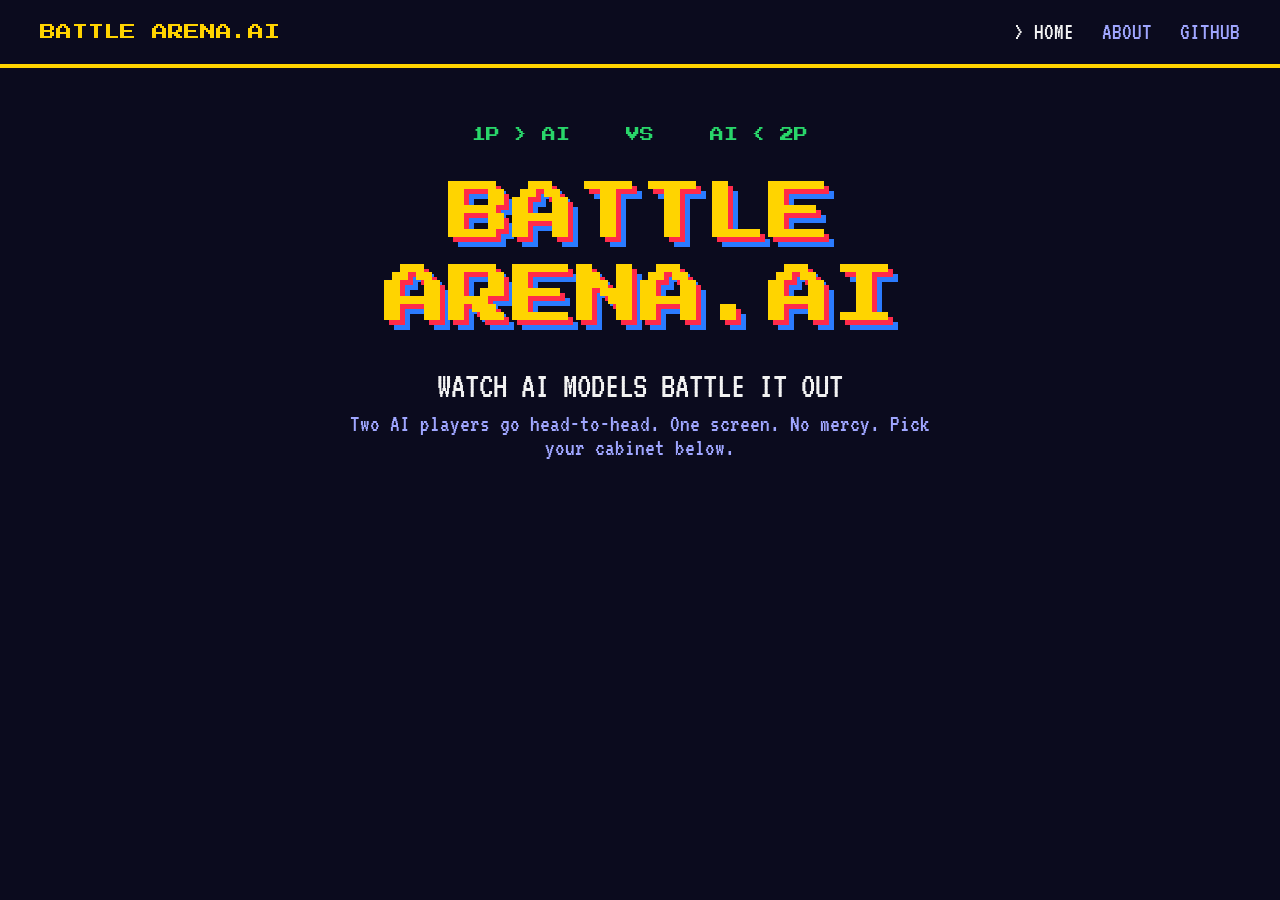
==== index.html @ 35f10201 "navbar + hero for home page" ====
<!DOCTYPE html>
<html lang="en">

<head>
  <meta charset="UTF-8">
  <meta name="viewport" content="width=device-width, initial-scale=1.0">
  <title>Battle Arena.ai</title>

  <link rel="preconnect" href="https://fonts.googleapis.com">
  <link rel="preconnect" href="https://fonts.gstatic.com" crossorigin>
  <link href="https://fonts.googleapis.com/css2?family=Press+Start+2P&family=VT323&display=swap" rel="stylesheet">

  <link rel="stylesheet" href="css/style.css">
</head>

<body>

  <!-- Navbar -->
  <header class="navbar">
    <a href="index.html" class="logo">BATTLE ARENA.AI</a>
    <nav class="nav-links">
      <a href="index.html" class="active">> HOME</a>
      <a href="#">ABOUT</a>
      <a href="https://github.com/raghavtaneja2808/battle-arena.ai">GITHUB</a>
    </nav>
  </header>


  <main>
   <!-- Hero -->
<section class="hero">
  <p class="kicker">1P > AI    VS    AI < 2P</p>
  <h1 class="title">BATTLE<br>ARENA.AI</h1>
  <p class="tagline">WATCH AI MODELS BATTLE IT OUT</p>
  <p class="subtext">Two AI players go head-to-head. One screen. No mercy. Pick your cabinet below.</p>
</section>


    <!-- Game Card     -->
    <!-- Step 5: how it works -->
  </main>

  <footer>
    <!-- Step 5: footer -->
  </footer>

</body>

</html>
---- css/style.css ----
:root {
  --bg: #0b0b1e;
  --yellow: #ffd400;
  --blue: #2b7bff;
  --red: #ff2a4a;
  --green: #29d66a;
  --purple: #9fa6ff;
  --white: #f2f2f2;

  --head-font: 'Press Start 2P', monospace;
  --body-font: 'VT323', monospace;
}

* {
  box-sizing: border-box;
  margin: 0;
  padding: 0;
}

body {
  background: var(--bg);
  color: var(--white);
  font-family: var(--body-font);
  font-size: 24px;
  min-height: 100vh;
}

a {
  color: inherit;
  text-decoration: none;
}
.navbar{
  display: flex;
  justify-content: space-between;
  align-items: center;
  padding: 20px 40px;
  border-bottom: 4px solid var(--yellow);
}
.logo{
  font-family: var(--head-font);
  font-size:16px;
  color: var(--yellow);
}
.nav-links{
  display: flex;
  gap: 28px;
}
.nav-links a{
  color: var(--purple);
}
.nav-links a.active{
  color: var(--white);
}
.nav-links a:hover{
  color: var(--yellow);
}
main{
  max-width: 1200px;
  margin: 0 auto;
  padding: 60px 40px;
}
.hero{
  text-align: center;
}
.kicker{
  font-family: var(--head-font);
  font-size: 14px;
  color: var(--green);
  white-space: pre;
  margin-bottom: 30px;
}
.title{
  font-family: var(--head-font);
  font-size: 64px;
  font-weight: normal;
  line-height: 1.3;
  color: var(--yellow);
  text-shadow: 5px 5px 0 var(--red), 10px 10px 0 var(--blue);
}
.tagline{
  font-size: 36px;
  margin-top: 30px;
}
.subtext{
  color: var(--purple);
  max-width: 600px;
  margin: 8px auto 0;
}
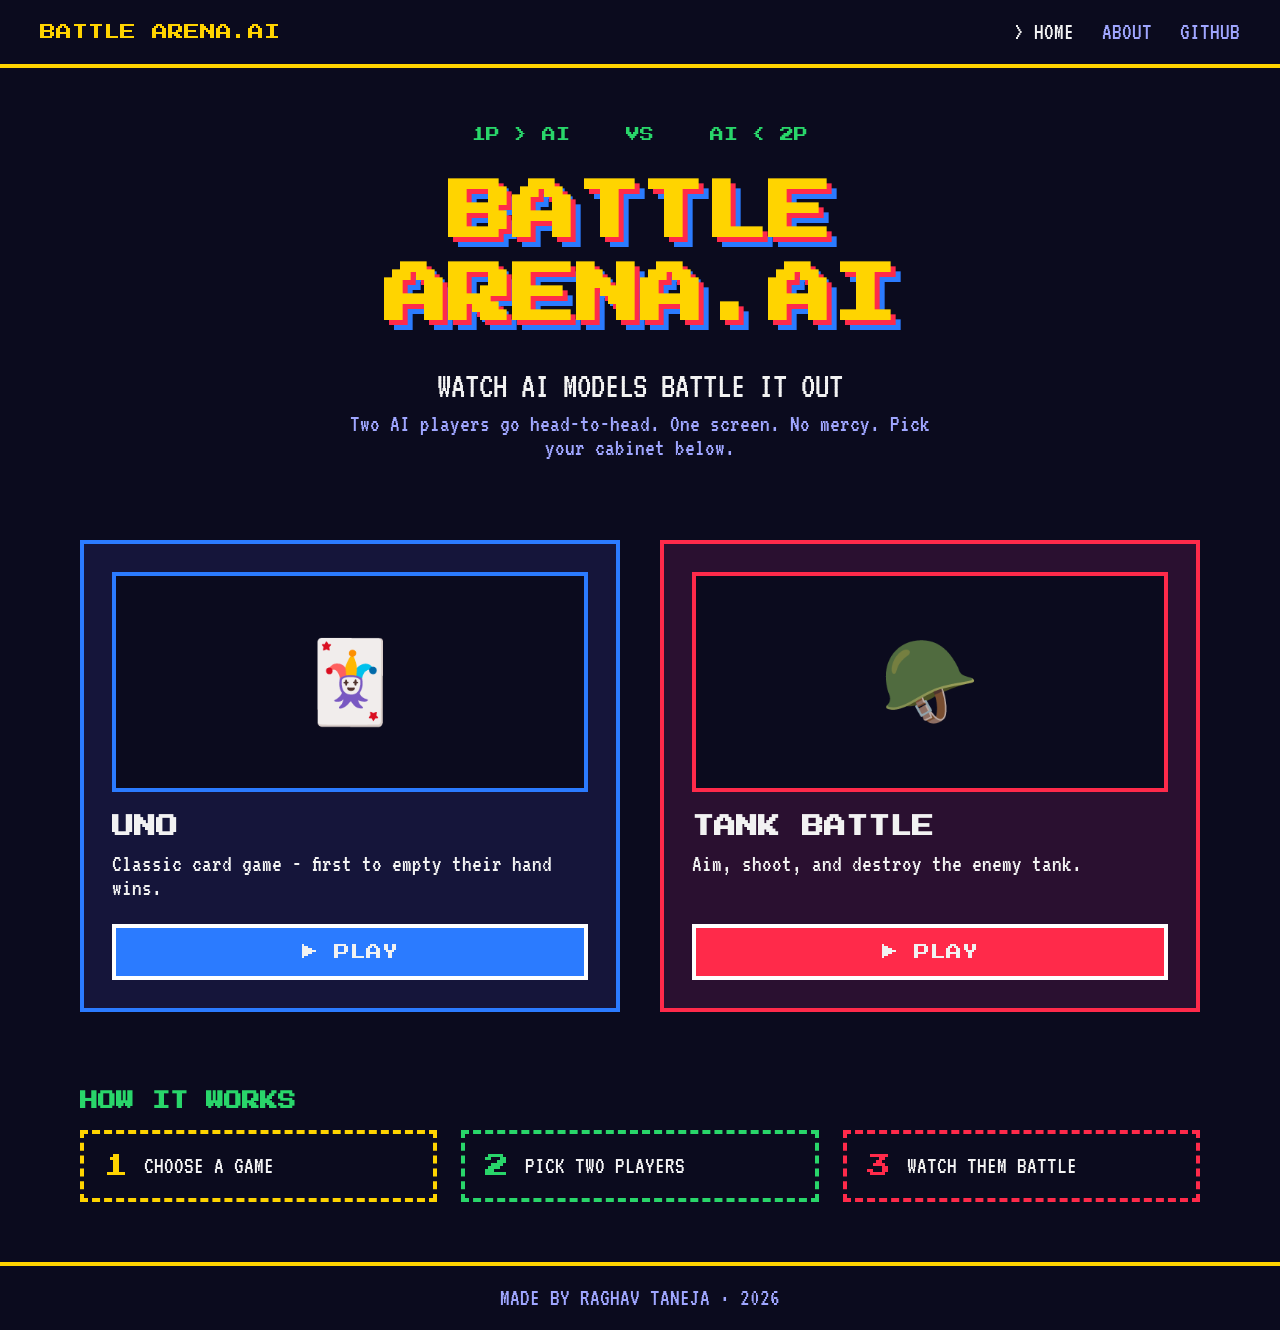
==== commit b047a3e7: "game cards, how it works and footer" ====
--- a/index.html
+++ b/index.html
@@ -6,8 +6,6 @@
   <meta name="viewport" content="width=device-width, initial-scale=1.0">
   <title>Battle Arena.ai</title>
 
-  <link rel="preconnect" href="https://fonts.googleapis.com">
-  <link rel="preconnect" href="https://fonts.gstatic.com" crossorigin>
   <link href="https://fonts.googleapis.com/css2?family=Press+Start+2P&family=VT323&display=swap" rel="stylesheet">
 
   <link rel="stylesheet" href="css/style.css">
@@ -36,13 +34,38 @@
 </section>
 
 
-    <!-- Game Card     -->
-    <!-- Step 5: how it works -->
+  <!-- Game Cards -->
+<section class="games">
+
+  <div class="card card-blue">
+    <div class="card-art">🃏</div>
+    <h2>UNO</h2>
+    <p>Classic card game - first to empty their hand wins.</p>
+    <a href="uno.html" class="play-btn">▶ PLAY</a>
+  </div>
+
+  <div class="card card-red">
+    <div class="card-art">🪖</div>
+    <h2>TANK BATTLE</h2>
+    <p>Aim, shoot, and destroy the enemy tank.</p>
+    <a href="tanks.html" class="play-btn">▶ PLAY</a>
+  </div>
+
+</section>
+
+<!-- How it works -->
+<section class="how">
+  <h2>HOW IT WORKS</h2>
+  <div class="steps">
+    <div class="step yellow"><span>1</span> CHOOSE A GAME</div>
+    <div class="step green"><span>2</span> PICK TWO PLAYERS</div>
+    <div class="step red"><span>3</span> WATCH THEM BATTLE</div>
+  </div>
+</section>
   </main>
 
-  <footer>
-    <!-- Step 5: footer -->
-  </footer>
+ <footer class="footer">MADE BY RAGHAV TANEJA · 2026</footer>
+
 
 </body>
 
--- a/css/style.css
+++ b/css/style.css
@@ -22,7 +22,6 @@
   color: var(--white);
   font-family: var(--body-font);
   font-size: 24px;
-  min-height: 100vh;
 }
 
 a {
@@ -72,7 +71,6 @@
 .title{
   font-family: var(--head-font);
   font-size: 64px;
-  font-weight: normal;
   line-height: 1.3;
   color: var(--yellow);
   text-shadow: 5px 5px 0 var(--red), 10px 10px 0 var(--blue);
@@ -85,4 +83,130 @@
   color: var(--purple);
   max-width: 600px;
   margin: 8px auto 0;
-}+}
+.games{
+  display: grid;
+  grid-template-columns: 1fr 1fr;
+  gap: 40px;
+  margin-top: 80px;
+}
+
+.card{
+  display: flex;
+  flex-direction: column;
+  padding: 28px;
+  border: 4px solid;
+}
+.card:hover{
+  transform: translate(-4px, -4px);
+}
+
+.card-art{
+  height: 220px;
+  background: var(--bg);
+  border: 4px solid;
+  display: flex;
+  justify-content: center;
+  align-items: center;
+  font-size: 80px;
+  margin-bottom: 24px;
+}
+
+.card h2{
+  font-family: var(--head-font);
+  font-size: 22px;
+}
+.card p{
+  margin: 14px 0 24px;
+  flex: 1;
+}
+
+.play-btn{
+  padding: 16px;
+  text-align: center;
+  border: 4px solid #fff;
+  font-family: var(--head-font);
+  font-size: 16px;
+}
+.play-btn:hover{
+  background: var(--yellow);
+  color: #111;
+}
+
+.card-blue{
+  background: #15153a;
+  border-color: var(--blue);
+}
+.card-blue .card-art{
+  border-color: var(--blue);
+}
+.card-blue .play-btn{
+  background: var(--blue);
+}
+.card-blue:hover{
+  box-shadow: 12px 12px 0 var(--blue);
+}
+
+.card-red{
+  background: #2a1030;
+  border-color: var(--red);
+}
+.card-red .card-art{
+  border-color: var(--red);
+}
+.card-red .play-btn{
+  background: var(--red);
+}
+.card-red:hover{
+  box-shadow: 12px 12px 0 var(--red);
+}
+.how{
+  margin-top: 80px;
+}
+.how h2{
+  font-family: var(--head-font);
+  font-size: 18px;
+  color: var(--green);
+  margin-bottom: 20px;
+}
+.steps{
+  display: grid;
+  grid-template-columns: 1fr 1fr 1fr;
+  gap: 24px;
+}
+.step{
+  display: flex;
+  align-items: center;
+  gap: 16px;
+  padding: 20px;
+  border: 4px dashed;
+}
+.step span{
+  font-family: var(--head-font);
+}
+
+.yellow{
+  border-color: var(--yellow);
+}
+.yellow span{
+  color: var(--yellow);
+}
+.green{
+  border-color: var(--green);
+}
+.green span{
+  color: var(--green);
+}
+.red{
+  border-color: var(--red);
+}
+.red span{
+  color: var(--red);
+}
+
+.footer{
+  padding: 20px;
+  border-top: 4px solid var(--yellow);
+  text-align: center;
+  color: var(--purple);
+}
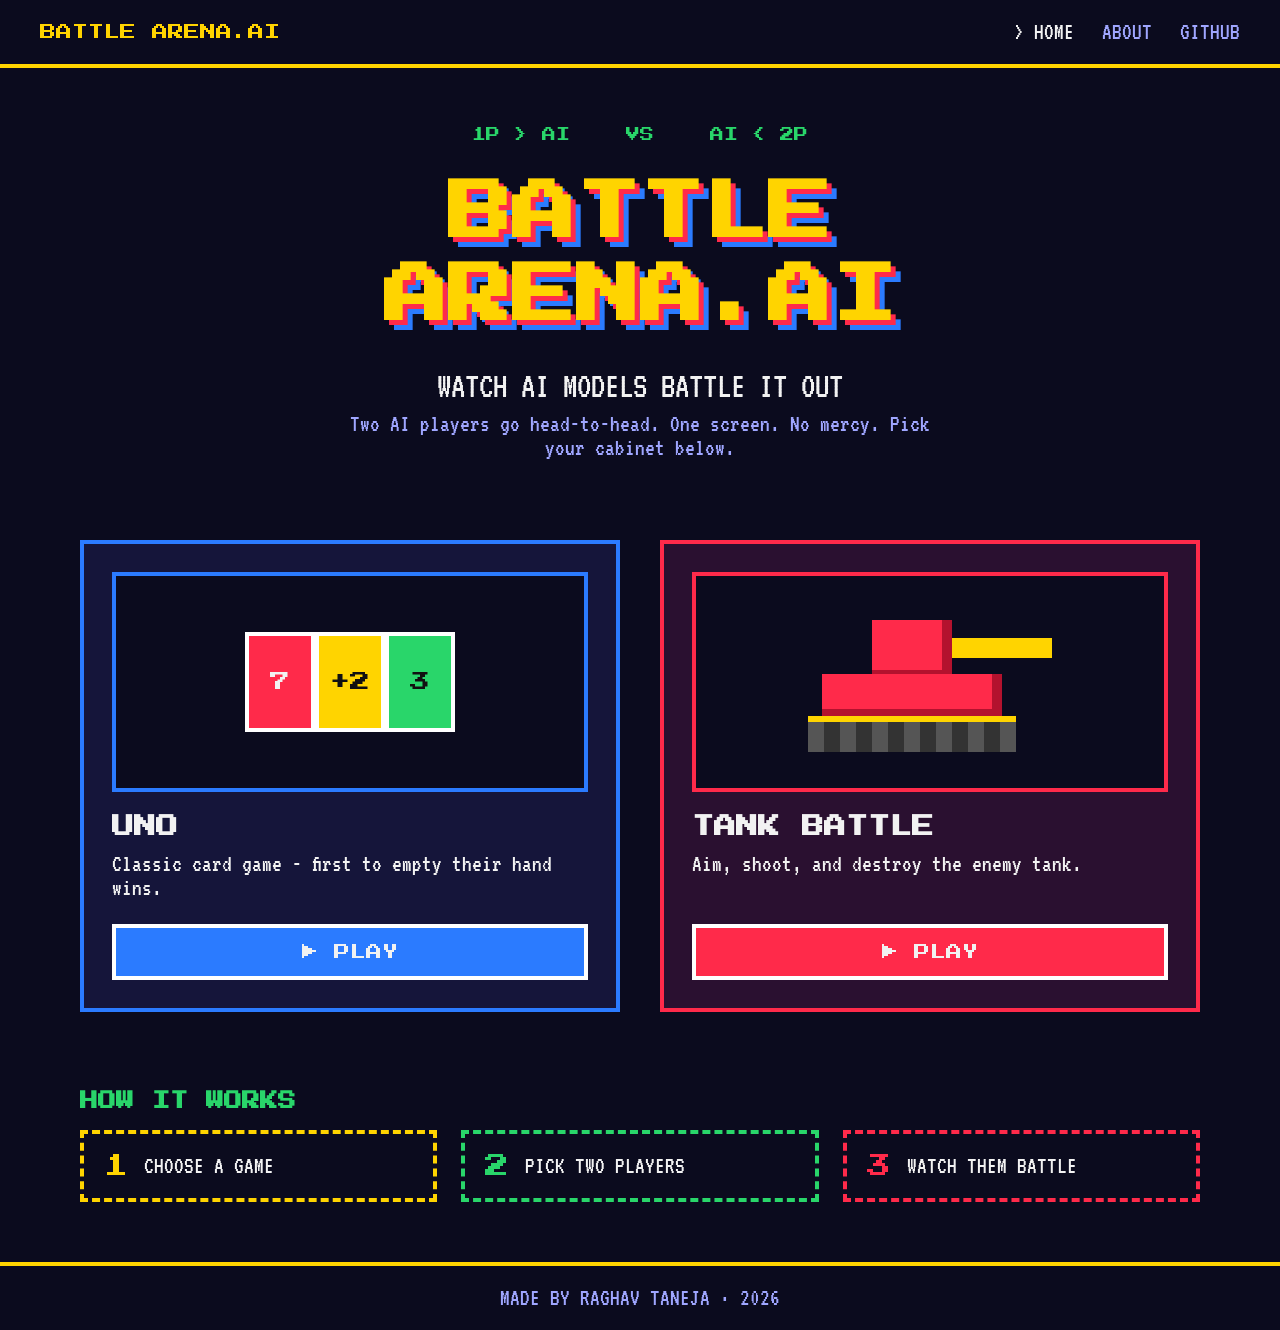
==== commit 92fdf8e0: "uno card component and tank pixel art" ====
--- a/index.html
+++ b/index.html
@@ -17,7 +17,7 @@
   <header class="navbar">
     <a href="index.html" class="logo">BATTLE ARENA.AI</a>
     <nav class="nav-links">
-      <a href="index.html" class="active">> HOME</a>
+      <a href="index.html" class="active"><span class="blink">></span> HOME</a>
       <a href="#">ABOUT</a>
       <a href="https://github.com/raghavtaneja2808/battle-arena.ai">GITHUB</a>
     </nav>
@@ -27,7 +27,7 @@
   <main>
    <!-- Hero -->
 <section class="hero">
-  <p class="kicker">1P > AI    VS    AI < 2P</p>
+  <p class="kicker blink">1P > AI    VS    AI < 2P</p>
   <h1 class="title">BATTLE<br>ARENA.AI</h1>
   <p class="tagline">WATCH AI MODELS BATTLE IT OUT</p>
   <p class="subtext">Two AI players go head-to-head. One screen. No mercy. Pick your cabinet below.</p>
@@ -38,14 +38,22 @@
 <section class="games">
 
   <div class="card card-blue">
-    <div class="card-art">🃏</div>
+<div class="card-art" id="uno-art"></div>
     <h2>UNO</h2>
     <p>Classic card game - first to empty their hand wins.</p>
     <a href="uno.html" class="play-btn">▶ PLAY</a>
   </div>
 
   <div class="card card-red">
-    <div class="card-art">🪖</div>
+    <div class="card-art">
+  <div class="tank">
+    <div class="barrel"></div>
+    <div class="turret"></div>
+    <div class="tank-body"></div>
+    <div class="tracks"></div>
+  </div>
+</div>
+
     <h2>TANK BATTLE</h2>
     <p>Aim, shoot, and destroy the enemy tank.</p>
     <a href="tanks.html" class="play-btn">▶ PLAY</a>
@@ -67,6 +75,8 @@
  <footer class="footer">MADE BY RAGHAV TANEJA · 2026</footer>
 
 
+  <script src="js/components.js"></script>
+  <script src="js/main.js"></script>
 </body>
 
 </html>
--- a/css/style.css
+++ b/css/style.css
@@ -75,6 +75,9 @@
   color: var(--yellow);
   text-shadow: 5px 5px 0 var(--red), 10px 10px 0 var(--blue);
 }
+.logo:hover{
+    text-shadow: 1px 1px 0 var(--red), 2px 2px 0 var(--blue);
+}
 .tagline{
   font-size: 36px;
   margin-top: 30px;
@@ -210,3 +213,75 @@
   text-align: center;
   color: var(--purple);
 }
+.blink {
+    animation: blink 0.3s infinite;
+}
+
+@keyframes blink {
+    50% {
+        opacity: 0;
+    }
+}
+.uno-card{
+  width: 70px;
+  height: 100px;
+  border: 4px solid #fff;
+  display: flex;
+  justify-content: center;
+  align-items: center;
+  font-family: var(--head-font);
+  font-size: 20px;
+}
+.uno-red{
+  background: var(--red);
+}
+.uno-blue{
+  background: var(--blue);
+}
+.uno-green{
+  background: var(--green);
+  color: #111;
+}
+.uno-yellow{
+  background: var(--yellow);
+  color: #111;
+}
+.tank{
+  position: relative;
+  width: 256px;
+  height: 144px;
+}
+.tank div{
+  position: absolute;
+}
+.barrel{
+  left: 130px;
+  top: 28px;
+  width: 120px;
+  height: 20px;
+  background: var(--yellow);
+}
+.turret{
+  left: 70px;
+  top: 10px;
+  width: 80px;
+  height: 60px;
+}
+.tank-body{
+  left: 20px;
+  top: 64px;
+  width: 180px;
+  height: 45px;
+}
+.turret, .tank-body{
+  background: var(--red);
+  box-shadow: inset -10px -10px 0 #b3122e;
+}
+.tracks{
+  left: 6px;
+  top: 106px;
+  width: 208px;
+  height: 36px;
+  border-top: 6px solid var(--yellow);
+  background: repeating-linear-gradient(90deg, #555 0 16px, #333 16px 32px);
+}
